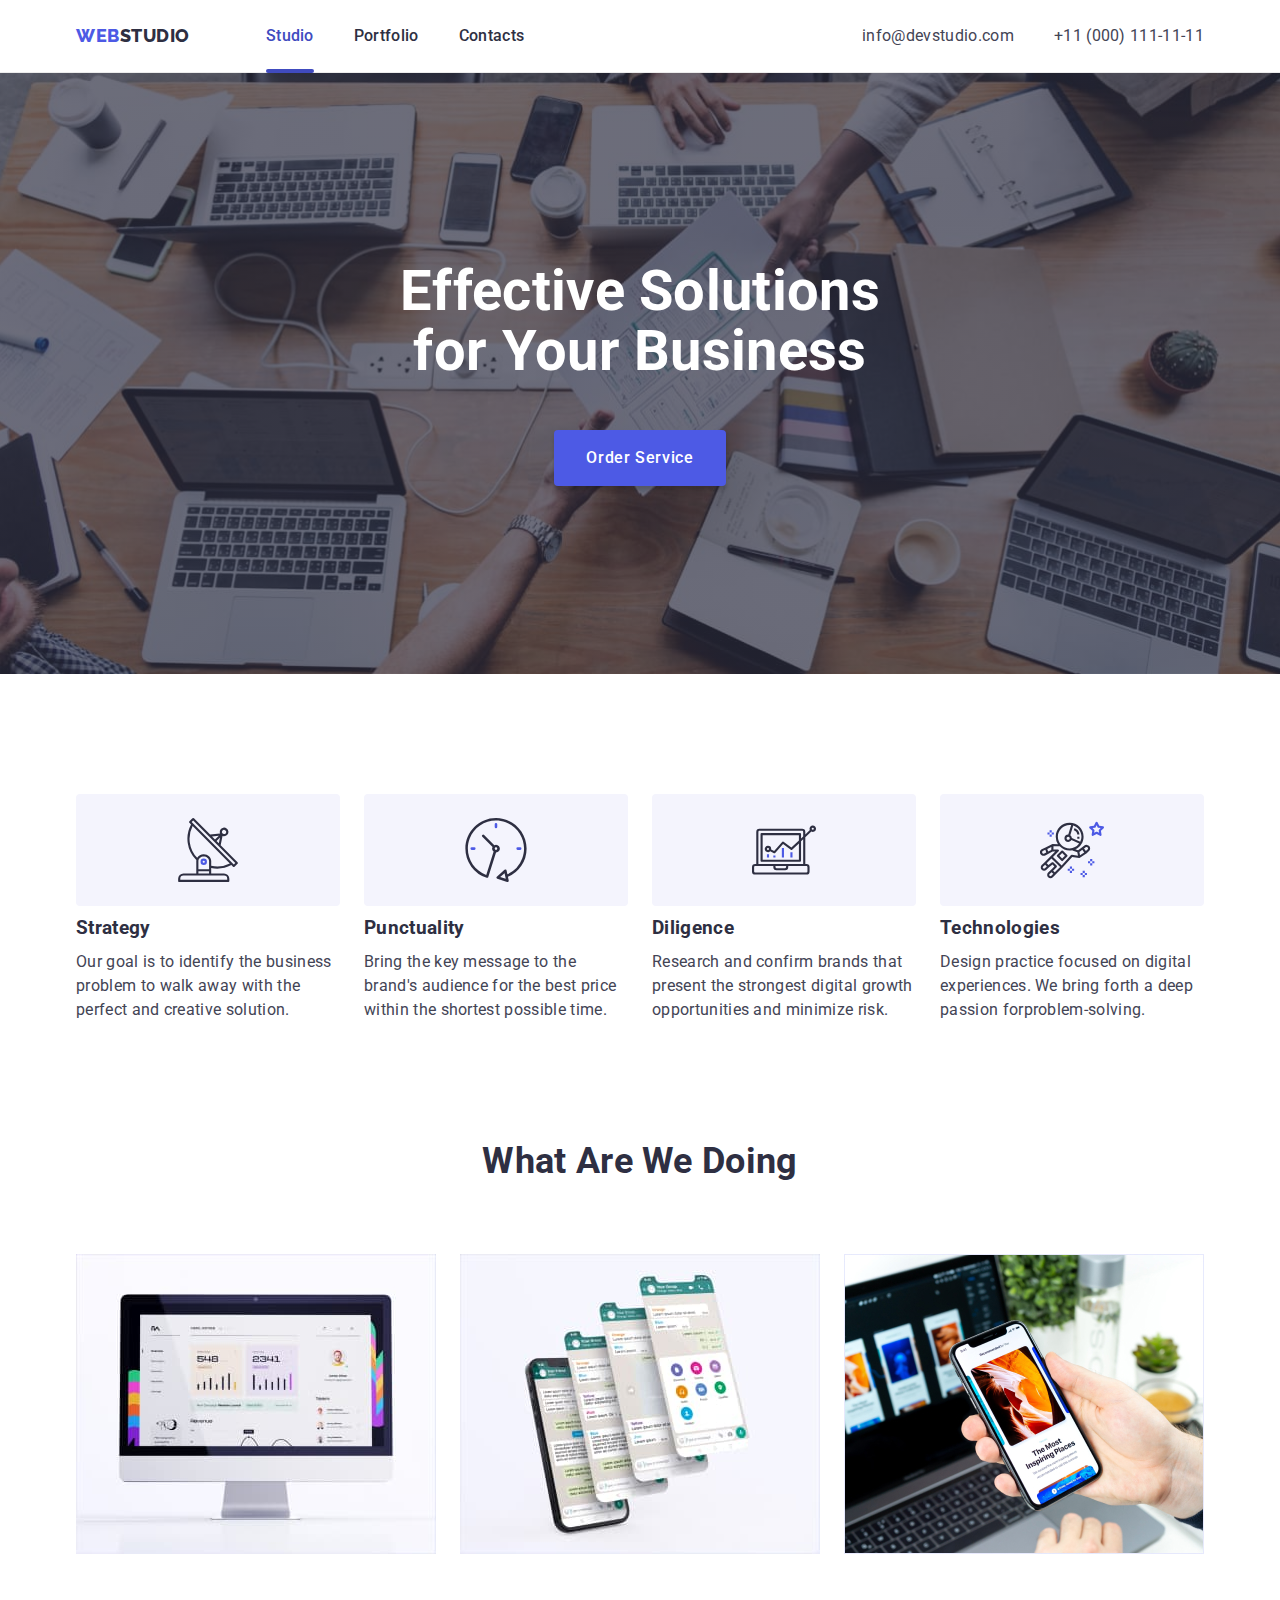
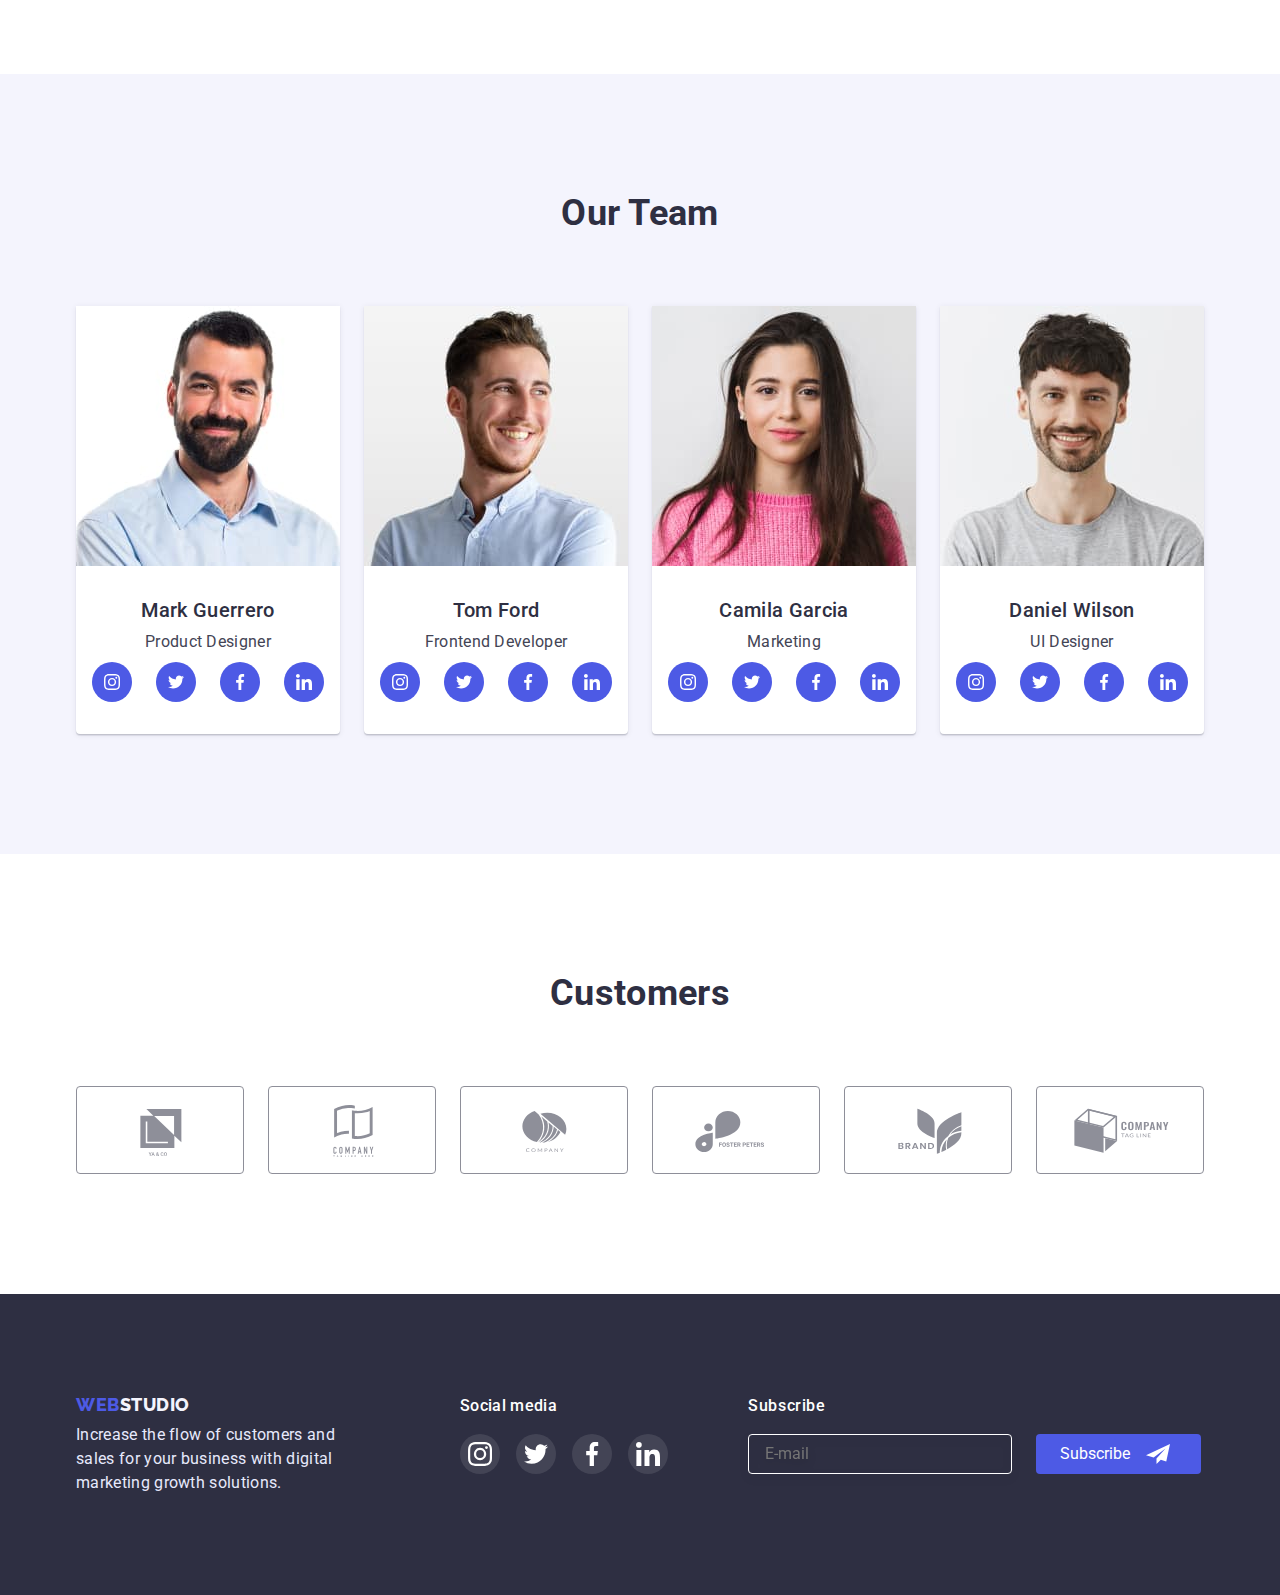
==== index.html @ 2364a19d "homework6" ====
<!DOCTYPE html>
<html lang="en">

<head>
    <meta charset="UTF-8">
    <meta http-equiv="X-UA-Compatible" content="IE=edge">
    <meta name="viewport" content="width=device-width, initial-scale=1.0">
    <link rel="preconnect" href="https://fonts.googleapis.com">
    <link rel="preconnect" href="https://fonts.gstatic.com" crossorigin>
    <link
        href="https://fonts.googleapis.com/css2?family=Raleway:wght@800&family=Roboto:wght@400;500;700;900&display=swap"
        rel="stylesheet">
    <link rel="stylesheet" href="https://cdn.jsdelivr.net/npm/modern-normalize@1.1.0/modern-normalize.min.css">
    <link rel="stylesheet" href="./css/styles.css">
    <title>First Homework</title>
</head>

<body>

    <header class="header">
        <div class="container header-container">

            <nav class="navigation">
                <a href="./index.html" class="logo-fontheader header-nav-address"><span
                        class="logo">WEB</span>STUDIO</a>
                <ul class="team-list ">
                    <li class="item"><a href="./index.html"
                            class="nav-links hover-nav header-nav-address current">Studio</a>
                    </li>
                    <li class="item"><a href="./portfolio.html"
                            class="nav-links hover-nav header-nav-address">Portfolio</a>
                    </li>
                    <li class="item"><a href="#" class="nav-links hover-nav header-nav-address">Contacts</a>
                    </li>
                </ul>
            </nav>

            <address class="address">
                <ul class="address-list">
                    <li class="item">
                        <a href="mailto:info@devstudio.com"
                            class="address-text hover-nav header-nav-address">info@devstudio.com</a>
                    </li>
                    <li class="item">
                        <a href="tel:+11(000)111-11-11" class="address-text hover-nav header-nav-address">+11 (000)
                            111-11-11</a>
                    </li>
                </ul>
            </address>

        </div>
    </header>



    <main>
        <section class="hero">
            <div class="container">
                <h1 class="main-title">Effective Solutions for Your Business</h1>
                <button type="button" class="hero-btn" data-modal-open><span class="first-buttoncolor">Order
                        Service</span></button>
            </div>
        </section>

        <section class="section">
            <div class="container">
                <h2 class="visually-hidden">Our Features</h2>
                <ul class="our-futures-list">
                    <li class="our-futures-item our-features-li">
                        <div class="feature-section">
                            <svg class="color " width="64" height="64">
                                <use href="./img/icon.svg#icon-antenna"></use>
                            </svg>
                        </div>
                        <h3 class="future-title">Strategy</h3>
                        <p class="futures-text">Our goal is to identify the business
                            problem to walk away with the perfect and creative solution.</p>
                    </li>
                    <li class="our-futures-item our-features-li">
                        <div class="feature-section">
                            <svg class="color " width="64" height="64">
                                <use href="./img/icon.svg#icon-clock"></use>
                            </svg>
                        </div>
                        <h3 class="future-title">Punctuality</h3>
                        <p class="futures-text">Bring the key message to the brand's audience for the
                            best price
                            within the
                            shortest possible
                            time.</p>
                    </li>
                    <li class="our-futures-item our-features-li">
                        <div class="feature-section">
                            <svg class="color " width="64" height="64">
                                <use href="./img/icon.svg#icon-diagram"></use>
                            </svg>
                        </div>
                        <h3 class="future-title">Diligence</h3>
                        <p class="futures-text">Research and confirm brands that present the strongest
                            digital
                            growth
                            opportunities and minimize
                            risk.</p>
                    </li>
                    <li class="our-futures-item our-features-li">
                        <div class="feature-section">
                            <svg class="color " width="64" height="64">
                                <use href="./img/icon.svg#icon-astronaut"></use>
                            </svg>
                        </div>
                        <h3 class="future-title">Technologies</h3>
                        <p class="futures-text">Design practice focused on digital experiences. We bring
                            forth a
                            deep
                            passion
                            forproblem-solving.</p>
                    </li>
                </ul>
            </div>
        </section>

        <section class="section our-works-section">
            <div class="container">
                <h2 class="section-title">What are we doing</h2>
                <ul class="our-work">
                    <li class="fotowork"><img src="./img/frame-1.jpg" alt="Monitor screen with table" width="360"></li>
                    <li class="fotowork"><img src="./img/frame-2.jpg" alt="phone with app" width="360"></li>
                    <li class="fotowork"><img src="./img/frame-3.jpg" alt="phone in human hands" width="360"></li>
                </ul>
            </div>
        </section>

        <section class="section our-team-card">
            <div class="container">
                <h2 class="title-our-team">Our Team</h2>
                <ul class="team-card">
                    <li class="foto-card our-team-shadow"><img src="./img/frame-4.jpg" alt="employee Mark Guerrero"
                            width="264">
                        <div class="about-team-card">
                            <h3 class="team-title">Mark Guerrero</h3>
                            <p class="team-text">Product Designer</p>

                            <ul class="socials">
                                <li>
                                    <a href="" class="social-link">
                                        <svg class="color" width="16" height="16">
                                            <use href="./img/icon.svg#icon-instagram"></use>
                                        </svg>
                                    </a>
                                </li>

                                <li>
                                    <a href="" class="social-link">
                                        <svg class="color " width="16" height="16">
                                            <use href="./img/icon.svg#icon-twitter"></use>
                                        </svg>
                                    </a>
                                </li>

                                <li>
                                    <a href="" class="social-link">
                                        <svg class="color " width="16" height="16">
                                            <use href="./img/icon.svg#icon-facebook"></use>
                                        </svg>
                                    </a>
                                </li>

                                <li>
                                    <a href="" class="social-link">
                                        <svg class="color " width="16" height="16">
                                            <use href="./img/icon.svg#icon-linkedin"></use>
                                        </svg>
                                    </a>
                                </li>

                            </ul>
                        </div>
                    </li>
                    <li class="foto-card our-team-shadow "><img src="./img/frame-5.jpg" alt="employee Tom Ford"
                            width="264">
                        <div class="about-team-card">
                            <h3 class="team-title">Tom Ford</h3>
                            <p class="team-text">Frontend Developer</p>
                            <ul class="socials">
                                <li>
                                    <a href="" class="social-link">
                                        <svg class="color " width="16" height="16">
                                            <use href="./img/icon.svg#icon-instagram"></use>
                                        </svg>
                                    </a>
                                </li>

                                <li>
                                    <a href="" class="social-link">
                                        <svg class="color " width="16" height="16">
                                            <use href="./img/icon.svg#icon-twitter"></use>
                                        </svg>
                                    </a>
                                </li>

                                <li>
                                    <a href="" class="social-link">
                                        <svg class="color " width="16" height="16">
                                            <use href="./img/icon.svg#icon-facebook"></use>
                                        </svg>
                                    </a>
                                </li>

                                <li>
                                    <a href="" class="social-link">
                                        <svg class="color " width="16" height="16">
                                            <use href="./img/icon.svg#icon-linkedin"></use>
                                        </svg>
                                    </a>
                                </li>

                            </ul>
                        </div>
                    </li>
                    <li class="foto-card our-team-shadow "><img src="./img/frame-6.jpg" alt="employee Camila Garcia"
                            width="264">
                        <div class="about-team-card">
                            <h3 class="team-title">Camila Garcia</h3>
                            <p class="team-text">Marketing</p>
                            <ul class="socials">
                                <li>
                                    <a href="" class="social-link">
                                        <svg class="color " width="16" height="16">
                                            <use href="./img/icon.svg#icon-instagram"></use>
                                        </svg>
                                    </a>
                                </li>

                                <li>
                                    <a href="" class="social-link">
                                        <svg class="color " width="16" height="16">
                                            <use href="./img/icon.svg#icon-twitter"></use>
                                        </svg>
                                    </a>
                                </li>

                                <li>
                                    <a href="" class="social-link">
                                        <svg class="color " width="16" height="16">
                                            <use href="./img/icon.svg#icon-facebook"></use>
                                        </svg>
                                    </a>
                                </li>

                                <li>
                                    <a href="" class="social-link">
                                        <svg class="color " width="16" height="16">
                                            <use href="./img/icon.svg#icon-linkedin"></use>
                                        </svg>
                                    </a>
                                </li>

                            </ul>
                        </div>
                    </li>
                    <li class="foto-card our-team-shadow "><img src="./img/frame-7.jpg" alt="employee Daniel Wilson"
                            width="264">
                        <div class="about-team-card">
                            <h3 class="team-title">Daniel Wilson</h3>
                            <p class="team-text">UI Designer</p>
                            <ul class="socials">
                                <li>
                                    <a href="" class="social-link">
                                        <svg class="color " width="16" height="16">
                                            <use href="./img/icon.svg#icon-instagram"></use>
                                        </svg>
                                    </a>
                                </li>

                                <li>
                                    <a href="" class="social-link">
                                        <svg class="color " width="16" height="16">
                                            <use href="./img/icon.svg#icon-twitter"></use>
                                        </svg>
                                    </a>
                                </li>

                                <li>
                                    <a href="" class="social-link">
                                        <svg class="color " width="16" height="16">
                                            <use href="./img/icon.svg#icon-facebook"></use>
                                        </svg>
                                    </a>
                                </li>

                                <li>
                                    <a href="" class="social-link">
                                        <svg class="color " width="16" height="16">
                                            <use href="./img/icon.svg#icon-linkedin"></use>
                                        </svg>
                                    </a>
                                </li>

                            </ul>
                        </div>
                    </li>
                </ul>
            </div>
        </section>
    </main>

    <section class="section">
        <div class="container">
            <h2 class="title-our-team">Customers</h2>
            <ul class="company">
                <li class="company-team-list">
                    <a class="company-team" href=""><svg class="customers-color" width="104" height="56">
                            <use href="./img/icon.svg#icon-Logonecked"></use>
                        </svg></a>
                </li>
                <li class="company-team-list">
                    <a class="company-team" href=""><svg class="customers-color" width="104" height="56">
                            <use href="./img/icon.svg#icon-Logofirst"></use>
                        </svg></a>
                </li>
                <li class="company-team-list">
                    <a class="company-team" href=""><svg class="customers-color" width="104" height="56">
                            <use href="./img/icon.svg#icon-Logosecond"></use>
                        </svg></a>
                </li>
                <li class="company-team-list">
                    <a class="company-team" href=""><svg class="customers-color" width="104" height="56">
                            <use href="./img/icon.svg#icon-Logothird"></use>
                        </svg></a>
                </li>
                <li class="company-team-list">
                    <a class="company-team" href=""><svg class="customers-color" width="104" height="56">
                            <use href="./img/icon.svg#icon-Logofourth"></use>
                        </svg></a>
                </li>
                <li class="company-team-list">
                    <a class="company-team" href=""><svg class="customers-color" width="104" height="56">
                            <use href="./img/icon.svg#icon-Logofifth"></use>
                        </svg></a>
                </li>
            </ul>
        </div>
    </section>

    <footer class="footer-container">
        <div class="container footer-container-item">
            <div class="footer-about">
                <a href="./index.html" class="logo-fontfooter footer-body"><span class="logo">WEB</span>STUDIO</a>
                <p class="text-footer">Increase the flow of customers and sales for your business with digital marketing
                    growth solutions.</p>
            </div>
            <div>
                <h3 class="join-tittle">Social media</h3>
                <ul class="social">
                    <li>
                        <a href="" class="social-links">
                            <svg class="color" width="24" height="24">
                                <use href="./img/icon.svg#icon-instagram"></use>
                            </svg>
                        </a>
                    </li>
                    <li>
                        <a href="" class="social-links ">
                            <svg class="color" width="24" height="24">
                                <use href="./img/icon.svg#icon-twitter"></use>
                            </svg>
                        </a>
                    </li>
                    <li>
                        <a href="" class="social-links">
                            <svg class="color" width="24" height="24">
                                <use href="./img/icon.svg#icon-facebook"></use>
                            </svg>
                        </a>
                    </li>
                    <li>
                        <a href="" class="social-links">
                            <svg class="color" width="24" height="24">
                                <use href="./img/icon.svg#icon-linkedin"></use>
                            </svg>
                        </a>
                    </li>
                </ul>
            </div>


            <form class="subscribe-form">
                <h2 class="subscribe-header">Subscribe</h2>
                <div class="subscribe-container">
                    <input type="email" class="subscribe-input" name="emailing-address" placeholder="E-mail">
                    <button type="submit" class="subscribe-btn">Subscribe<svg class="subscribe-svg" width="24"
                            height="24" aria-label="telegram icon" lang="en">
                            <use href="./img/icon.svg#icon-telegram"></use>
                        </svg></button>
                </div>
            </form>
        </div>

    </footer>

    <div class="backdrop is-hidden" data-modal>
        <div class="modal">
            <button class="modal-btn color-x" data-modal-close>
                <svg class="svg-bnt" width="8" height="8">
                    <use href="./img/icon.svg#icon-close-black"></use>
                </svg>
            </button>
            <form>

                <h2 class="modal-header">Leave your contacts and we will call you back</h2>
                <label class="modal-container">
                    <span class="modal-description">Name</span>
                    <input type="text" name="user-name" class="modal-input">
                    <svg class="modal-svg" width="18" height="18">
                        <use href="./img/icon.svg#modal-person-icon"></use>
                    </svg>
                </label>

                <label class="modal-container">
                    <span class="modal-description">Phone</span>
                    <input type="tel" name="user-tel" class="modal-input">
                    <svg class="modal-svg" width="18" height="18">
                        <use href="./img/icon.svg#modal-phone-icon"></use>
                    </svg>
                </label>

                <label class="modal-container">
                    <span class="modal-description">Email</span>
                    <input type="email" name="user-email" class="modal-input">
                    <svg class="modal-svg" width="18" height="18">
                        <use href="./img/icon.svg#modal-email-icon"></use>
                    </svg>
                </label>

                <label class="modal-container comment-container">
                    <span class="modal-label">Comment</span>
                    <textarea class="modal-area" name="comment" id="comment-area" placeholder="Text input"></textarea>
                </label>

                <label class="policy-label">
                    <input type="checkbox" name="policy-check" class="policy-checkbox" required>

                    <span class="modal-text-span">I accept the terms and conditions of the&nbsp;<a
                            href="./portfolio.html" class="modal-text-privacy">Privacy Policy</a></span>
                </label>

                <button type="submit" class="modal-bnt-send">Send</button>

            </form>
        </div>
    </div>
    <script src="./js/modal.js"></script>

</body>

</html>
---- css/styles.css ----
:root {
  --background-color: rgb(255, 255, 255);
  --color-texth: rgb(46, 47, 66);
  --color-textp: rgb(67, 68, 85);
  --color-textpheader: rgb(231, 233, 252);
  --color-textlogoheader: rgb(244, 244, 253);
  --color-buttonlogo: rgb(77, 90, 229);
  --color-hover: rgb(64, 75, 191);
  --time-func: cubic-bezier(0.4, 0, 0.2, 1);
  /* --margin-card: 24px; */
}
body {
  background-color: var(--background-color);
  font-family: "Roboto", sans-serif;
  font-size: 16px;
  line-height: 1.5;
  letter-spacing: 0.02em;
  color: var(--color-texth);
}
.container {
  width: 1158px;
  padding-left: 15px;
  padding-right: 15px;
  margin-left: auto;
  margin-right: auto;
}

img {
  display: block;
  max-width: 100%;
  height: auto;
}

h1,
h2,
h3,
h4,
h5,
h6,
p {
  margin: 0;
  padding: 0;
}

ul,
ol {
  margin-top: 0;
  margin-bottom: 0;
  padding-left: 0;
}
li {
  list-style: none;
}
a {
  text-decoration: none;
}
/* =====HEADER===== */

.logo {
  color: var(--color-buttonlogo);
}

.nav-links {
  color: var(--color-texth);
  font-weight: 500;
  transition: color 250ms var(--time-func);
}

.team-text {
  color: var(--color-textp);
  font-style: normal;
  text-align: center;
}

.address-text {
  color: var(--color-textp);
  font-style: normal;
  transition: color 250ms var(--time-func);
}

.futures-text {
  color: var(--color-textp);
  font-style: normal;
}

.logo-fontheader {
  font-family: "Raleway", sans-serif;
  font-style: normal;
  font-weight: 800;
  font-size: 18px;
  line-height: 1.33;
  letter-spacing: 0.03em;
  text-transform: uppercase;
  color: var(--color-texth);
}
.hover-nav:hover,
.hover-nav:focus {
  color: var(--color-hover);
}

/* =====HEADER===== */

/* =====MAIN===== */
.hover-secondpage:hover,
.hover-secondpage:focus {
  background: var(--color-hover);
  box-shadow: 0px 3px 1px rgba(0, 0, 0, 0.1), 0px 2px 1px rgba(0, 0, 0, 0.08),
    0px 2px 2px rgba(0, 0, 0, 0.12);
  border-radius: 4px;
  color: var(--background-color);
  border-color: transparent;
}

.visually-hidden {
  position: absolute;
  width: 1px;
  height: 1px;
  margin: -1px;
  border: 0;
  padding: 0;

  white-space: nowrap;
  clip-path: inset(100%);
  clip: rect(0 0 0 0);
  overflow: hidden;
}

.main-title {
  font-size: 56px;
  line-height: 1.08;
  color: var(--background-color);
  max-width: 496px;
  margin-left: auto;
  margin-right: auto;
  margin-bottom: 48px;
}

.hero {
  background-color: var(--color-texth);
  padding: 188px 0;
  max-width: 1440px;
  margin-left: auto;
  margin-right: auto;
  text-align: center;
  background-image: linear-gradient(
      rgba(46, 47, 66, 0.7),
      rgba(46, 47, 66, 0.7)
    ),
    url(../img/office.jpg);
  background-repeat: no-repeat;
  background-position: center;
  background-size: cover;
}

.section {
  padding-top: 120px;
  padding-bottom: 120px;
}

.hero-btn {
  background-color: var(--color-buttonlogo);
  box-shadow: 0px 4px 4px rgba(0, 0, 0, 0.15);
  border-radius: 4px;
  padding: 16px 32px;
  border: none;
  cursor: pointer;
  transition: background-color 250ms var(--time-func);
}
.hero-btn:hover,
.hero-btn:focus {
  background-color: var(--color-hover);
}

.first-buttoncolor {
  font-family: "Roboto", sans-serif;
  font-style: normal;
  font-weight: 500;
  font-size: 16px;
  line-height: 24px;
  letter-spacing: 0.04em;
  color: var(--background-color);
}

.button-secondpage {
  color: var(--color-buttonlogo);
  font-family: "Roboto";
  font-style: normal;
  font-weight: 500;
  font-size: 16px;
  line-height: 1.5;
  display: flex;
  align-items: center;
  text-align: center;
  letter-spacing: 0.04em;
  background: #f4f4fd;
  border: 1px solid #e7e9fc;
  border-radius: 4px;
  flex: none;
  order: 1;
  flex-grow: 0;
  cursor: pointer;
  padding: 12px 24px;
  transition: background-color 250ms var(--time-func),
    color 250ms var(--time-func), border 250ms var(--time-func),
    box-shadow 250ms var(--time-func);
}

.second-button .future-title {
  font-weight: 500;
  font-size: 20px;
  line-height: 1.2;
  padding-bottom: 8px;
}

.section-title {
  font-size: 36px;
  line-height: 1.11;
  text-transform: capitalize;
}
.title-our-team {
  font-size: 36px;
  line-height: 1.11;
  text-transform: capitalize;
  text-align: center;
  margin-bottom: 72px;
}

.team-title {
  font-weight: 500;
  font-size: 20px;
  line-height: 1.2;
  text-align: center;
  margin-bottom: 8px;
}
.title-progect {
  font-weight: 500;
  font-size: 20px;
  line-height: 1.2;
  color: var(--color-texth);
  margin-bottom: 8px;
}

/* =====MAIN===== */

/* =====FOOTER===== */

.footer-container {
  background-color: var(--color-texth);
  padding-top: 100px;
  padding-bottom: 100px;
}

.text-footer {
  color: var(--color-textpheader);
}

.logo-fontfooter {
  font-family: "Raleway", sans-serif;
  font-style: normal;
  font-weight: 800;
  font-size: 18px;
  line-height: 21px;
  display: flex;
  align-items: center;
  letter-spacing: 0.03em;
  text-transform: uppercase;
  color: var(--color-textlogoheader);
}
/* =====FOOTER===== */

.header-container {
  display: flex;
}
.navigation {
  display: flex;
}

.address-list {
  display: flex;
}
.address {
  margin-left: auto;
}

.team-list {
  display: flex;
  margin-left: 76px;
}
.team-lists {
  display: flex;
  justify-content: center;
}

.item:not(:last-child) {
  margin-right: 40px;
}

.header {
  border-bottom: 1px solid #ececec;
  box-shadow: 0px 2px 1px rgba(46, 47, 66, 0.08),
    0px 1px 1px rgba(46, 47, 66, 0.16), 0px 1px 6px rgba(46, 47, 66, 0.08);
}
.our-futures-list {
  display: flex;
}
.our-futures-item:not(:last-child) {
  margin-right: 24px;
}

.future-title {
  margin-bottom: 8px;
}
.our-work {
  display: flex;
}
.section-title {
  text-align: center;
  padding-bottom: 72px;
}
.fotowork:not(:last-child) {
  margin-right: 24px;
}
.team-card {
  display: flex;
}

.foto-card:not(:last-child) {
  margin-right: 24px;
}
.foto-card {
  background-color: #ffffff;
}

.text-footer {
  width: 264px;
  margin-top: 8px;
}

.buttons:not(:last-child) {
  margin-right: 24px;
}

.projects-list {
  display: flex;
  flex-wrap: wrap;
  margin-bottom: 120px;
  row-gap: 48px;
  column-gap: 24px;
}

.project-content {
  border: 1px solid #eeeeee;
  border-top: none;
  padding-top: 32px;
  padding-left: 16px;
  /* #e7e9fc; */
}
.project-item {
  /* margin-left: var(--margin-card); */
  /* flex-basis: calc(100% / 3 - var(--margin-card)); */
  min-width: 360px;
}

.section-text {
  padding-bottom: 32px;
  color: var(--color-textp);
}

.header-nav-address {
  display: block;
  padding-top: 24px;
  padding-bottom: 24px;
}
.current {
  position: relative;
  color: #404bbf;
}
.our-features-li {
  width: 264px;
}
.our-team-card {
  background-color: var(--color-textlogoheader);
}

.our-works-section {
  padding-top: 0;
}

.our-team-shadow {
  box-shadow: 0px 1px 6px rgba(46, 47, 66, 0.08),
    0px 1px 1px rgba(46, 47, 66, 0.16), 0px 2px 1px rgba(46, 47, 66, 0.08);
  border-radius: 0px 0px 4px 4px;
}
.about-team-card {
  padding: 32px 16px;
}

.button {
  margin-bottom: 72px;
}
.section-button {
  padding-top: 96px;
}

/* ------dz-------- 4 */
.socials {
  display: flex;
  justify-content: center;
  gap: 24px;
  margin-top: 8px;
}
.social-link {
  display: flex;
  width: 40px;
  height: 40px;
  background-color: #4d5ae5;
  border-radius: 50%;
  align-items: center;
  justify-content: center;
  transition: background-color 250ms var(--time-func);
}

.footer-container-item {
  display: flex;
}
.join-tittle {
  font-weight: 500;
  font-size: 16px;
  line-height: 1.5;
  color: #ffffff;
  margin-bottom: 16px;
}
.footer-about {
  margin-right: 120px;
}

.social {
  display: flex;
  justify-content: center;
  gap: 16px;
  margin-top: 16px;
}

.social-links {
  display: flex;
  width: 40px;
  height: 40px;
  align-items: center;
  justify-content: center;
  background-color: rgba(255, 255, 255, 0.1);
  border-radius: 50%;
  transition: background-color 250ms var(--time-func);
}
.color {
  fill: #ffffff;
}
.feature-section {
  display: flex;
  justify-content: center;
  align-items: center;
  height: 112px;
  background: #f4f4fd;
  border-radius: 4px;
  margin-bottom: 8px;
}

.tittle-local {
  margin-bottom: 72px;
}
.company {
  display: flex;
  justify-content: center;
  gap: 24px;
}

.company-team-list {
  width: 168px;
  height: 88px;
}
.company-team {
  display: flex;
  height: 100%;
  align-items: center;
  justify-content: center;
  border: 1px solid #8e8f99;
  border-radius: 4px;
  outline: transparent;
  transition: border 250ms var(--time-func);
}
.customers-color {
  fill: #8e8f99;
  transition: fill 250ms var(--time-func);
}

.company-team:hover .customers-color,
.company-team:focus .customers-color {
  fill: #404bbf;
}

.company-team:hover,
.company-team:focus {
  border: 1px solid #404bbf;
}

.social-link:hover,
.social-link:focus {
  background-color: #404bbf;
}

.social-links:hover,
.social-links:focus {
  background: #31d0aa;
}
.project-item:hover,
.project-item:focus {
  display: block;
  outline: transparent;
  box-shadow: 0px 1px 6px rgba(46, 47, 66, 0.08),
    0px 1px 1px rgba(46, 47, 66, 0.16), 0px 2px 1px rgba(46, 47, 66, 0.08);
}

/* ------dz 4 -------*/
/*------- dz 5 ------*/

/* модальное окно */

.backdrop {
  position: fixed;
  top: 0;
  left: 0;
  background-color: rgba(46, 47, 66, 0.4);
  width: 100%;
  height: 100%;
  transition: opacity 250ms var(--time-func), visibility 250ms var(--time-func);
  /* настройка бекдропа */
}

.backdrop.is-hidden {
  opacity: 0;
  visibility: hidden;
  pointer-events: none;
  /* добавляет is-hidden */
}

.backdrop.is-hidden > .modal {
  transform: translate(-50%, -50%) scale(0.6);
  /* позиционирование модального окна */
}
.modal {
  position: absolute;
  top: 50%;
  left: 50%;
  transform: translate(-50%, -50%) scale(1);
  /* позиция по центру 4 верхние */
  max-width: 408px;
  width: 100%;
  max-height: 584px;
  background-color: #fcfcfc;
  border-radius: 4px;
  padding-left: 24px;
  padding-right: 24px;
  padding-top: 72px;
  padding-bottom: 24px;
  border: 1px solid #000000;
  box-shadow: 0px 4px 4px rgba(0, 0, 0, 0.25);

  /* само модальное окно */
}
.modal-btn {
  display: flex;
  padding: 8px;
  position: absolute;
  top: 24px;
  right: 24px;
  transition: background-color 250ms var(--time-func),
    fill 250ms var(--time-func), border 250ms var(--time-func);
  border-radius: 50%;
  border: 1px solid rgba(0, 0, 0, 0.1);
  background-color: #e7e9fc;
  cursor: pointer;
  /* позиционирование кнопки */
}
/* модальное окно */

/* 1 */
.current::after {
  content: "";
  position: absolute;
  bottom: -1px;
  left: 0;
  width: 100%;
  height: 4px;
  background-color: #404bbf;
  border-radius: 2px;
  /* черточка */
}

.project-image-thumb {
  position: relative;
  overflow: hidden;
}
.text-cards {
  position: absolute;
  top: 0;
  left: 0;
  height: 100%;
  background-color: #4d5ae5;
  color: #f4f4fd;
  transform: translateY(100%);
  transition: transform 250ms var(--time-func);
  display: flex;
  padding: 40px 32px 0 32px;
}

.project-functional:hover .text-cards,
.project-functional:focus .text-cards {
  transform: translateY(0);
}

/* --------HOVER--------- */

.color-x:hover,
.color-x:focus {
  background-color: #404bbf;
  fill: #ffffff;
  border-color: #404bbf;
}

/* --------HOVER------- */

/*--------- MODAL ---------*/

.modal-header {
  font-weight: 500;
  font-size: 16px;
  line-height: 1.5;
  text-align: center;
  margin-bottom: 16px;
}
.modal-container {
  position: relative;
  display: flex;
  flex-direction: column;
  margin-bottom: 8px;
}
.modal-backdrop {
  position: fixed;
  width: 100%;
  height: 100%;
  top: 0;
  left: 0;
  background-color: rgba(0, 0, 0, 0.2);
  z-index: 100;

  transition: opacity 250ms var(--time-func), visibility 250ms var(--time-func);
}

/* 6666666666666666666 */

.modal-svg {
  position: absolute;
  top: 50%;
  left: 19px;
  transition: fill 250ms var(--time-func);
}
.modal-input {
  width: 100%;
  padding: 11px 38px;
  border: 1px solid rgba(33, 33, 33, 0.2);
  border-radius: 4px;
  max-height: 40px;
  transition: border 250ms var(--time-func), filter 250ms var(--time-func);
}
.modal-area {
  border: 1px solid rgba(33, 33, 33, 0.2);
  border-radius: 4px;
  padding: 12px 16px;
  height: 120px;
  resize: none;
  transition: border 250ms var(--time-func), filter 250ms var(--time-func);
}

.modal-description {
  font-size: 12px;
  line-height: 1.16;
  letter-spacing: 0.04em;
  color: #8e8f99;
  margin-bottom: 4px;
}

.modal-label {
  font-size: 12px;
  line-height: 1.16;
  letter-spacing: 0.01em;
  color: #8e8f99;
  margin-bottom: 4px;
}
.modal-area::placeholder {
  font-weight: 400;
  font-size: 12px;
  line-height: 1.16;
  letter-spacing: 0.04em;
  color: rgba(46, 47, 66, 0.4);
}

.modal-text-span {
  display: flex;
  align-items: center;
  height: 16px;
  font-size: 12px;
  line-height: 1.16;
  letter-spacing: 0.04em;
  color: #8e8f99;
}

.modal-text-privacy {
  text-decoration-line: underline;
  color: #4d5ae5;
}

/* ------------- */
.modal-bnt-send {
  display: block;
  min-width: 169px;
  min-height: 56px;
  margin-left: auto;
  margin-right: auto;
  cursor: pointer;
  background-color: #4d5ae5;
  color: #ffffff;
  border-radius: 4px;
  border: 1px solid #4d5ae5;
  box-shadow: 0px 4px 4px rgba(0, 0, 0, 0.25);
  transition: background-color 250ms var(--time-func);
}
/* ------ */

.modal-text-span::before {
  content: "";
  display: inline-block;
  width: 16px;
  height: 16px;
  margin-right: 8px;
  border: 2px solid #2e2f42;
  border-radius: 2px;
  background-image: url("../img/modal-check-icon.svg");
  background-size: contain;
  background-origin: border-box;
  background-color: #fff;
}

.policy-checkbox:checked + .modal-text-span::before {
  background-color: #404bbf;
  border: 1px solid #404bbf;
}

.policy-checkbox {
  position: absolute;
  width: 1px;
  height: 1px;
  margin: -1px;
  border: 0;
  padding: 0;

  white-space: nowrap;
  clip-path: inset(100%);
  clip: rect(0 0 0 0);
  overflow: hidden;
}

.comment-container {
  margin-bottom: 16px;
}

.policy-label {
  display: block;
  margin-bottom: 24px;
}

/* Hover-6-6-6-6 */
.modal-container:hover .modal-svg,
.modal-container:focus .modal-svg {
  fill: #4d5ae5;
}

.modal-container:hover .modal-input,
.modal-container:focus .modal-input,
.modal-container:hover .modal-area,
.modal-container:focus .modal-area {
  border: 1px solid #4d5ae5;
  filter: drop-shadow(0px 4px 4px rgba(0, 0, 0, 0.25));
}

/* -------------Subscribe-------------- */

.subscribe-btn {
  display: flex;
  align-items: center;
  width: 165px;
  height: 40px;
  background-color: #4d5ae5;
  border-radius: 4px;
  border: none;
  color: #ffffff;
  padding: 8px 0 8px 24px;
  cursor: pointer;
  transition: background-color 250ms var(--time-func);
}

.subscribe-header {
  font-weight: 500;
  font-size: 16px;
  letter-spacing: 0.04em;
  color: #ffffff;
  margin-bottom: 16px;
}

.subscribe-container {
  display: flex;
  flex-wrap: wrap;
}
.subscribe-input {
  width: 264px;
  background-color: transparent;
  border: 1px solid #ffffff;
  filter: drop-shadow(0px 4px 4px rgba(0, 0, 0, 0.15));
  border-radius: 4px;
  margin-right: 24px;
  padding-left: 16px;
  color: white;
}

.subscribe-form {
  margin-left: 80px;
}
.subscribe-svg {
  margin-left: 16px;
}
.policy-label:hover .modal-text-span::before,
.policy-label:focus .modal-text-span::before {
  border-color: #404bbf;
  filter: drop-shadow(0px 4px 4px rgba(0, 0, 0, 0.25));
}

.subscribe-btn:hover,
.subscribe-btn:focus,
.modal-bnt-send:hover,
.modal-bnt-send:focus {
  background-color: #404bbf;
}

/* border: 1px solid #4d5ae5;
filter: drop-shadow(0px 4px 4px rgba(0, 0, 0, 0.25));
border-radius: 4px; */
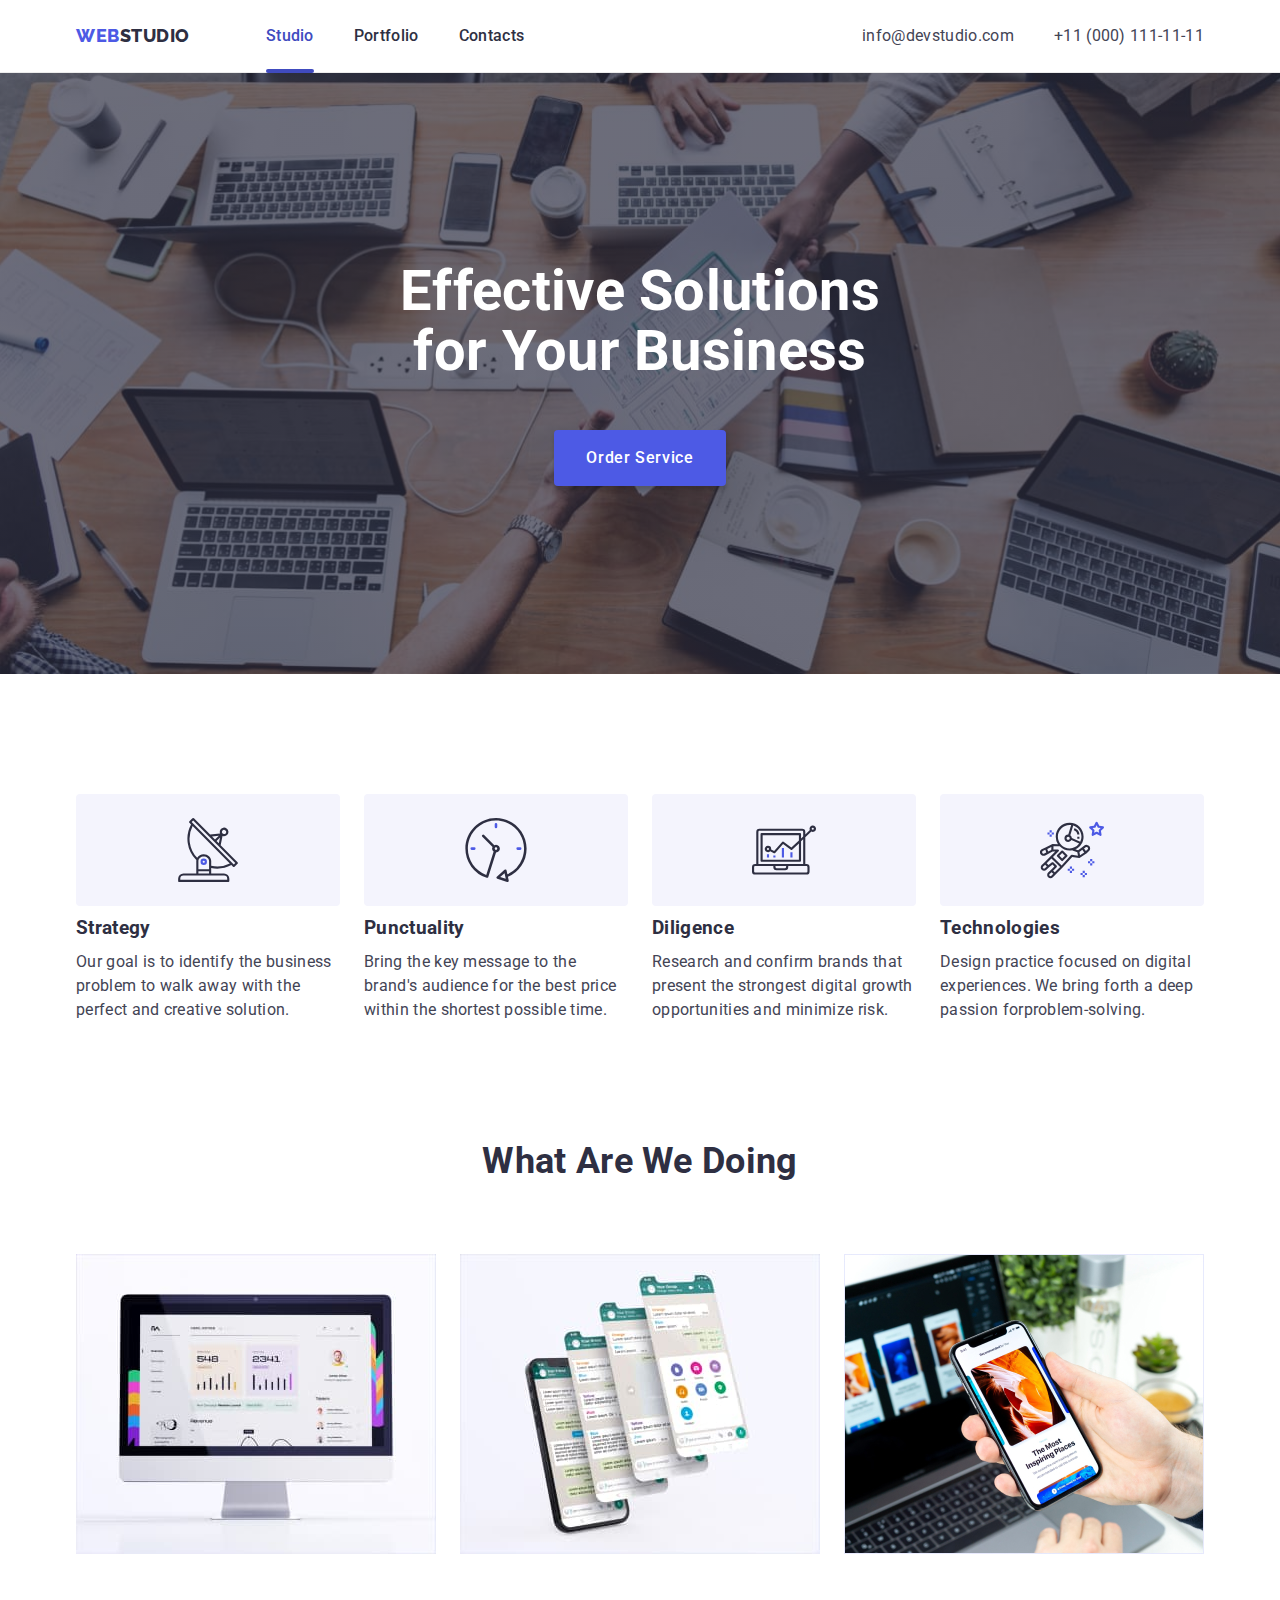
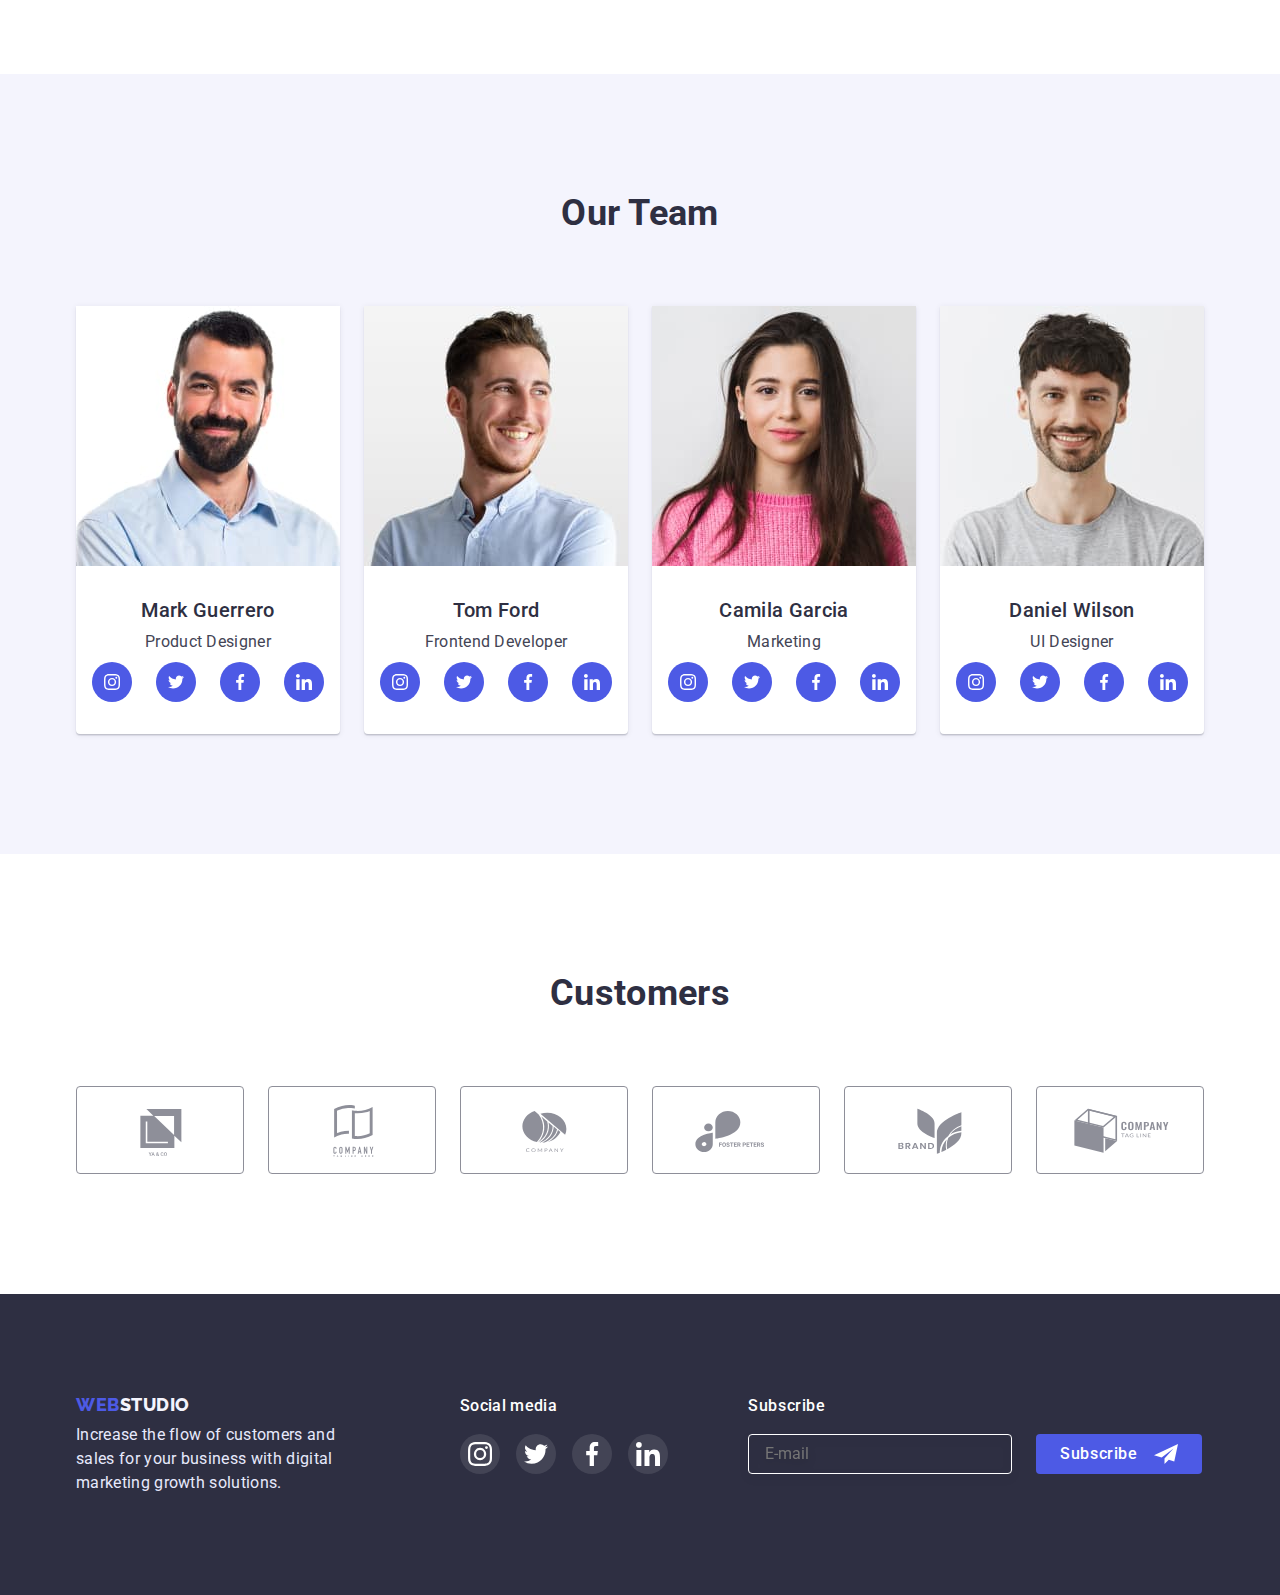
==== commit 13d99ef7: "Homework6 versia2" ====
--- a/index.html
+++ b/index.html
@@ -387,7 +387,7 @@
             <form class="subscribe-form">
                 <h2 class="subscribe-header">Subscribe</h2>
                 <div class="subscribe-container">
-                    <input type="email" class="subscribe-input" name="emailing-address" placeholder="E-mail">
+                    <input type="email" class="subscribe-input" name="emailing-address" placeholder="E-mail" required>
                     <button type="submit" class="subscribe-btn">Subscribe<svg class="subscribe-svg" width="24"
                             height="24" aria-label="telegram icon" lang="en">
                             <use href="./img/icon.svg#icon-telegram"></use>
@@ -410,7 +410,7 @@
                 <h2 class="modal-header">Leave your contacts and we will call you back</h2>
                 <label class="modal-container">
                     <span class="modal-description">Name</span>
-                    <input type="text" name="user-name" class="modal-input">
+                    <input type="text" name="user-name" class="modal-input" required>
                     <svg class="modal-svg" width="18" height="18">
                         <use href="./img/icon.svg#modal-person-icon"></use>
                     </svg>
@@ -418,7 +418,7 @@
 
                 <label class="modal-container">
                     <span class="modal-description">Phone</span>
-                    <input type="tel" name="user-tel" class="modal-input">
+                    <input type="tel" name="user-tel" class="modal-input" required>
                     <svg class="modal-svg" width="18" height="18">
                         <use href="./img/icon.svg#modal-phone-icon"></use>
                     </svg>
@@ -426,7 +426,7 @@
 
                 <label class="modal-container">
                     <span class="modal-description">Email</span>
-                    <input type="email" name="user-email" class="modal-input">
+                    <input type="email" name="user-email" class="modal-input" required>
                     <svg class="modal-svg" width="18" height="18">
                         <use href="./img/icon.svg#modal-email-icon"></use>
                     </svg>
--- a/css/styles.css
+++ b/css/styles.css
@@ -546,6 +546,7 @@
   transform: translate(-50%, -50%) scale(0.6);
   /* позиционирование модального окна */
 }
+
 .modal {
   position: absolute;
   top: 50%;
@@ -554,18 +555,17 @@
   /* позиция по центру 4 верхние */
   max-width: 408px;
   width: 100%;
-  max-height: 584px;
   background-color: #fcfcfc;
   border-radius: 4px;
   padding-left: 24px;
   padding-right: 24px;
   padding-top: 72px;
   padding-bottom: 24px;
-  border: 1px solid #000000;
   box-shadow: 0px 4px 4px rgba(0, 0, 0, 0.25);
 
   /* само модальное окно */
 }
+
 .modal-btn {
   display: flex;
   padding: 8px;
@@ -670,6 +670,7 @@
   border-radius: 4px;
   max-height: 40px;
   transition: border 250ms var(--time-func), filter 250ms var(--time-func);
+  outline: none;
 }
 .modal-area {
   border: 1px solid rgba(33, 33, 33, 0.2);
@@ -678,6 +679,7 @@
   height: 120px;
   resize: none;
   transition: border 250ms var(--time-func), filter 250ms var(--time-func);
+  outline: none;
 }
 
 .modal-description {
@@ -741,7 +743,7 @@
   width: 16px;
   height: 16px;
   margin-right: 8px;
-  border: 2px solid #2e2f42;
+  border: 1.25px solid #2e2f42;
   border-radius: 2px;
   background-image: url("../img/modal-check-icon.svg");
   background-size: contain;
@@ -796,15 +798,19 @@
 .subscribe-btn {
   display: flex;
   align-items: center;
-  width: 165px;
-  height: 40px;
   background-color: #4d5ae5;
   border-radius: 4px;
   border: none;
   color: #ffffff;
-  padding: 8px 0 8px 24px;
+  padding: 8px 24px 8px 24px;
   cursor: pointer;
   transition: background-color 250ms var(--time-func);
+  font-weight: 500;
+  font-size: 16px;
+  line-height: 1.5;
+  letter-spacing: 0.04em;
+  /* width: 165px;
+  height: 40px; */
 }
 
 .subscribe-header {
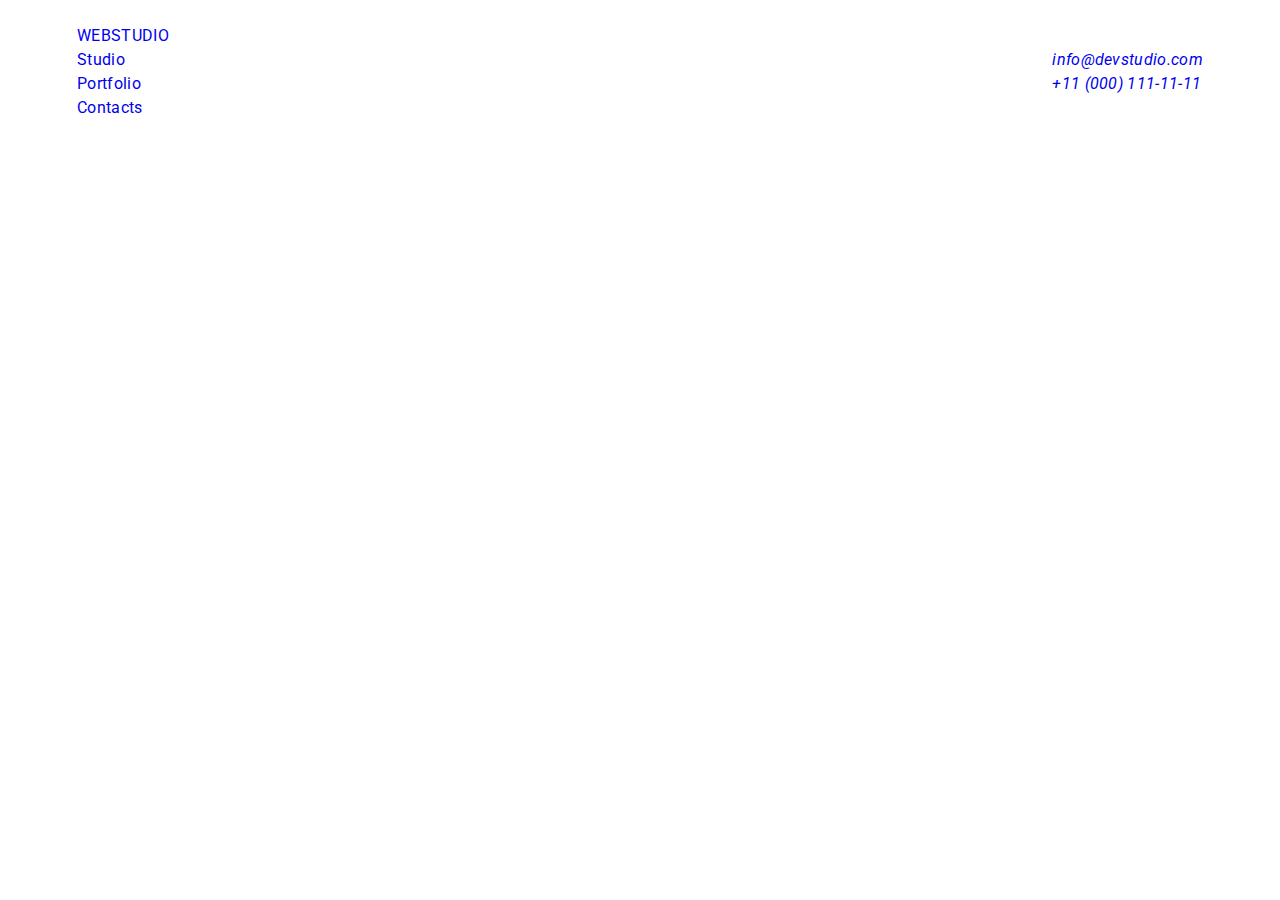
==== commit 9e939e94: "asda" ====
--- a/index.html
+++ b/index.html
@@ -34,6 +34,11 @@
                     </li>
                 </ul>
             </nav>
+            <button type="button" class="mobile-menu-open" data-modal-open>
+                <svg class="mobile-menu-open__icon" width="32" height="22">
+                    <use href="./img/icon.svg#burger.icon"></use>
+                </svg>
+            </button>
 
             <address class="address">
                 <ul class="address-list">
@@ -49,10 +54,76 @@
             </address>
 
         </div>
+
+        <div class="mobile-menu" data-modal>
+            <div class="container mobile-menu__container">
+                <button class="mobile-menu__close-bnt" data-modal-close>
+                    <svg class="mobile-menu__close" width="8" height="8">
+                        <use href="./img/icon.svg#icon-close-black"></use>
+                    </svg>
+                </button>
+
+                <!-- ----------------------------------------------------------------- -->
+
+                <div class="mobile-menu-info">
+                    <ul class="mobile-link-container">
+                        <li class=""><a href="./index.html" class="mobile-nav-link">Studio</a>
+                        </li>
+                        <li class=""><a href="./portfolio.html" class="mobile-nav-link">Portfolio</a>
+                        </li>
+                        <li class=""><a href="#" class="mobile-nav-link">Contacts</a>
+                        </li>
+                    </ul>
+
+                    <ul class="mobile-adress">
+                        <li>+11 (000) 111-11-11</li>
+                        <li>info@devstudio.com</li>
+                    </ul>
+
+                    <ul class="mobile-social-container">
+                        <li>
+                            <a href="" class="">
+                                <svg class="" width="24" height="24">
+                                    <use href="./img/icon.svg#icon-instagram"></use>
+                                </svg>
+                            </a>
+                        </li>
+
+                        <li>
+                            <a href="" class="">
+                                <svg class="" width="24" height="24">
+                                    <use href="./img/icon.svg#icon-twitter"></use>
+                                </svg>
+                            </a>
+                        </li>
+
+                        <li>
+                            <a href="" class="">
+                                <svg class="" width="24" height="24">
+                                    <use href="./img/icon.svg#icon-facebook"></use>
+                                </svg>
+                            </a>
+                        </li>
+
+                        <li>
+                            <a href="" class="">
+                                <svg class="" width="24" height="24">
+                                    <use href="./img/icon.svg#icon-linkedin"></use>
+                                </svg>
+                            </a>
+                        </li>
+
+                    </ul>
+                </div>
+
+                <!-- ---------------------------------------------------------------------- -->
+            </div>
+
+        </div>
     </header>
 
 
-
+    <!-- 
     <main>
         <section class="hero">
             <div class="container">
@@ -449,7 +520,9 @@
             </form>
         </div>
     </div>
-    <script src="./js/modal.js"></script>
+    
+    <script src="./js/modal.js"></script> -->
+    <script src="./js/modal-menu.js"></script>
 
 </body>
 
--- a/css/styles.css
+++ b/css/styles.css
@@ -17,13 +17,6 @@
   letter-spacing: 0.02em;
   color: var(--color-texth);
 }
-.container {
-  width: 1158px;
-  padding-left: 15px;
-  padding-right: 15px;
-  margin-left: auto;
-  margin-right: auto;
-}
 
 img {
   display: block;
@@ -54,8 +47,157 @@
 a {
   text-decoration: none;
 }
+
+.container {
+  padding-left: 16px;
+  padding-right: 16px;
+}
+
+@media screen and (min-width: 480px) {
+  .container {
+    width: 428px;
+    margin-left: auto;
+    margin-right: auto;
+  }
+}
+
+@media screen and (min-width: 768px) {
+  .container {
+    width: 768px;
+  }
+  .mobile-menu-open {
+    display: none;
+  }
+}
+
+@media screen and (max-width: 767px) {
+  .team-list {
+    display: none;
+  }
+  .address {
+    display: none;
+  }
+}
+
+@media screen and (min-width: 1200px) {
+  .container {
+    width: 1158px;
+  }
+}
+
+.header-container {
+  display: flex;
+  align-items: center;
+  justify-content: space-between;
+}
+.mobile-menu-open {
+  background-color: transparent;
+  border: none;
+  height: 22px;
+  padding: 0;
+}
+.header {
+  padding-top: 24px;
+  padding-bottom: 22px;
+}
+
+.mobile-menu {
+  position: fixed;
+  width: 100%;
+  height: 100%;
+  max-height: 796px;
+  z-index: 1000;
+  top: 0;
+  left: 0;
+  background: #ffffff;
+
+  opacity: 0;
+  visibility: hidden;
+  pointer-events: none;
+  transition: opacity 500ms linear, visibility 500ms linear;
+}
+
+.mobile-menu.is-open {
+  opacity: 1;
+  visibility: visible;
+  pointer-events: auto;
+}
+
+.mobile-menu__container {
+  position: relative;
+  padding-left: 25px;
+  padding-top: 80px;
+  padding-bottom: 40px;
+}
+
+.mobile-menu__close-bnt {
+  position: absolute;
+  top: 24px;
+  right: 24px;
+  background-color: transparent;
+  border: none;
+  line-height: 0;
+  padding-top: 8px;
+  padding-bottom: 8px;
+  padding-left: 8px;
+  padding-right: 8px;
+
+  fill: #2e2f42;
+  border-radius: 50%;
+  border: 1px solid rgba(0, 0, 0, 0.1);
+  background-color: #e7e9fc;
+}
+
+.mobile-menu-info {
+  padding-top: 80px;
+  padding-bottom: 40px;
+  padding-left: 40px;
+  padding-right: 35px;
+  height: 100%;
+  /* display: flex;
+  flex-direction: column;
+  justify-content: space-between; */
+}
+
+.mobile-link-container {
+  display: flex;
+  flex-direction: column;
+  gap: 40px;
+  align-items: flex-start;
+  padding: 0px;
+  margin-bottom: 284px;
+  align-items: flex-start;
+}
+.mobile-nav-link {
+  font-weight: 700;
+  font-size: 36px;
+  line-height: 1.111;
+  letter-spacing: 0.02em;
+  color: #2e2f42;
+}
+
+.mobile-adress {
+  margin-bottom: 48px;
+}
+
+.mobile-social-container {
+  display: flex;
+  flex-direction: row;
+  align-items: flex-start;
+  justify-content: space-between;
+  padding: 0px;
+}
+
+/* .container {
+  width: 1158px;
+  padding-left: 15px;
+  padding-right: 15px;
+  margin-left: auto;
+  margin-right: auto;
+} */
+
 /* =====HEADER===== */
-
+/* 
 .logo {
   color: var(--color-buttonlogo);
 }
@@ -96,12 +238,13 @@
 .hover-nav:hover,
 .hover-nav:focus {
   color: var(--color-hover);
-}
+} */
 
 /* =====HEADER===== */
 
 /* =====MAIN===== */
-.hover-secondpage:hover,
+
+/* .hover-secondpage:hover,
 .hover-secondpage:focus {
   background: var(--color-hover);
   box-shadow: 0px 3px 1px rgba(0, 0, 0, 0.1), 0px 2px 1px rgba(0, 0, 0, 0.08),
@@ -238,13 +381,13 @@
   line-height: 1.2;
   color: var(--color-texth);
   margin-bottom: 8px;
-}
+} */
 
 /* =====MAIN===== */
 
 /* =====FOOTER===== */
 
-.footer-container {
+/* .footer-container {
   background-color: var(--color-texth);
   padding-top: 100px;
   padding-bottom: 100px;
@@ -267,7 +410,7 @@
   color: var(--color-textlogoheader);
 }
 /* =====FOOTER===== */
-
+/* 
 .header-container {
   display: flex;
 }
@@ -353,11 +496,9 @@
   border-top: none;
   padding-top: 32px;
   padding-left: 16px;
-  /* #e7e9fc; */
-}
+}
+
 .project-item {
-  /* margin-left: var(--margin-card); */
-  /* flex-basis: calc(100% / 3 - var(--margin-card)); */
   min-width: 360px;
 }
 
@@ -400,10 +541,11 @@
 }
 .section-button {
   padding-top: 96px;
-}
+} */
 
 /* ------dz-------- 4 */
-.socials {
+
+/* .socials {
   display: flex;
   justify-content: center;
   gap: 24px;
@@ -517,14 +659,14 @@
   outline: transparent;
   box-shadow: 0px 1px 6px rgba(46, 47, 66, 0.08),
     0px 1px 1px rgba(46, 47, 66, 0.16), 0px 2px 1px rgba(46, 47, 66, 0.08);
-}
+} */
 
 /* ------dz 4 -------*/
 /*------- dz 5 ------*/
 
 /* модальное окно */
 
-.backdrop {
+/* .backdrop {
   position: fixed;
   top: 0;
   left: 0;
@@ -532,27 +674,26 @@
   width: 100%;
   height: 100%;
   transition: opacity 250ms var(--time-func), visibility 250ms var(--time-func);
-  /* настройка бекдропа */
-}
-
-.backdrop.is-hidden {
+} */
+/* настройка бекдропа */
+
+/* .backdrop.is-hidden {
   opacity: 0;
   visibility: hidden;
   pointer-events: none;
-  /* добавляет is-hidden */
-}
-
-.backdrop.is-hidden > .modal {
+} */
+/* добавляет is-hidden */
+
+/* .backdrop.is-hidden > .modal {
   transform: translate(-50%, -50%) scale(0.6);
-  /* позиционирование модального окна */
-}
-
-.modal {
+} */
+/* позиционирование модального окна */
+
+/* .modal {
   position: absolute;
   top: 50%;
   left: 50%;
   transform: translate(-50%, -50%) scale(1);
-  /* позиция по центру 4 верхние */
   max-width: 408px;
   width: 100%;
   background-color: #fcfcfc;
@@ -562,11 +703,10 @@
   padding-top: 72px;
   padding-bottom: 24px;
   box-shadow: 0px 4px 4px rgba(0, 0, 0, 0.25);
-
-  /* само модальное окно */
-}
-
-.modal-btn {
+} */
+/* само модальное окно */
+
+/* .modal-btn {
   display: flex;
   padding: 8px;
   position: absolute;
@@ -578,12 +718,12 @@
   border: 1px solid rgba(0, 0, 0, 0.1);
   background-color: #e7e9fc;
   cursor: pointer;
-  /* позиционирование кнопки */
-}
+} */
+/* позиционирование кнопки */
+
 /* модальное окно */
 
-/* 1 */
-.current::after {
+/* .current::after {
   content: "";
   position: absolute;
   bottom: -1px;
@@ -592,10 +732,10 @@
   height: 4px;
   background-color: #404bbf;
   border-radius: 2px;
-  /* черточка */
-}
-
-.project-image-thumb {
+} */
+/* черточка */
+
+/* .project-image-thumb {
   position: relative;
   overflow: hidden;
 }
@@ -615,22 +755,22 @@
 .project-functional:hover .text-cards,
 .project-functional:focus .text-cards {
   transform: translateY(0);
-}
+} */
 
 /* --------HOVER--------- */
 
-.color-x:hover,
+/* .color-x:hover,
 .color-x:focus {
   background-color: #404bbf;
   fill: #ffffff;
   border-color: #404bbf;
-}
+} */
 
 /* --------HOVER------- */
 
 /*--------- MODAL ---------*/
 
-.modal-header {
+/* .modal-header {
   font-weight: 500;
   font-size: 16px;
   line-height: 1.5;
@@ -653,11 +793,11 @@
   z-index: 100;
 
   transition: opacity 250ms var(--time-func), visibility 250ms var(--time-func);
-}
+} */
 
 /* 6666666666666666666 */
 
-.modal-svg {
+/* .modal-svg {
   position: absolute;
   top: 50%;
   left: 19px;
@@ -718,10 +858,11 @@
 .modal-text-privacy {
   text-decoration-line: underline;
   color: #4d5ae5;
-}
+} */
 
 /* ------------- */
-.modal-bnt-send {
+
+/* .modal-bnt-send {
   display: block;
   min-width: 169px;
   min-height: 56px;
@@ -734,10 +875,11 @@
   border: 1px solid #4d5ae5;
   box-shadow: 0px 4px 4px rgba(0, 0, 0, 0.25);
   transition: background-color 250ms var(--time-func);
-}
+} */
+
 /* ------ */
 
-.modal-text-span::before {
+/* .modal-text-span::before {
   content: "";
   display: inline-block;
   width: 16px;
@@ -777,10 +919,11 @@
 .policy-label {
   display: block;
   margin-bottom: 24px;
-}
+} */
 
 /* Hover-6-6-6-6 */
-.modal-container:hover .modal-svg,
+
+/* .modal-container:hover .modal-svg,
 .modal-container:focus .modal-svg {
   fill: #4d5ae5;
 }
@@ -795,7 +938,7 @@
 
 /* -------------Subscribe-------------- */
 
-.subscribe-btn {
+/* .subscribe-btn {
   display: flex;
   align-items: center;
   background-color: #4d5ae5;
@@ -809,9 +952,8 @@
   font-size: 16px;
   line-height: 1.5;
   letter-spacing: 0.04em;
-  /* width: 165px;
-  height: 40px; */
-}
+}
+
 
 .subscribe-header {
   font-weight: 500;
@@ -853,7 +995,10 @@
 .modal-bnt-send:hover,
 .modal-bnt-send:focus {
   background-color: #404bbf;
-}
+} */
+
+/* margin-left: var(--margin-card); */
+/* flex-basis: calc(100% / 3 - var(--margin-card)); */
 
 /* border: 1px solid #4d5ae5;
 filter: drop-shadow(0px 4px 4px rgba(0, 0, 0, 0.25));
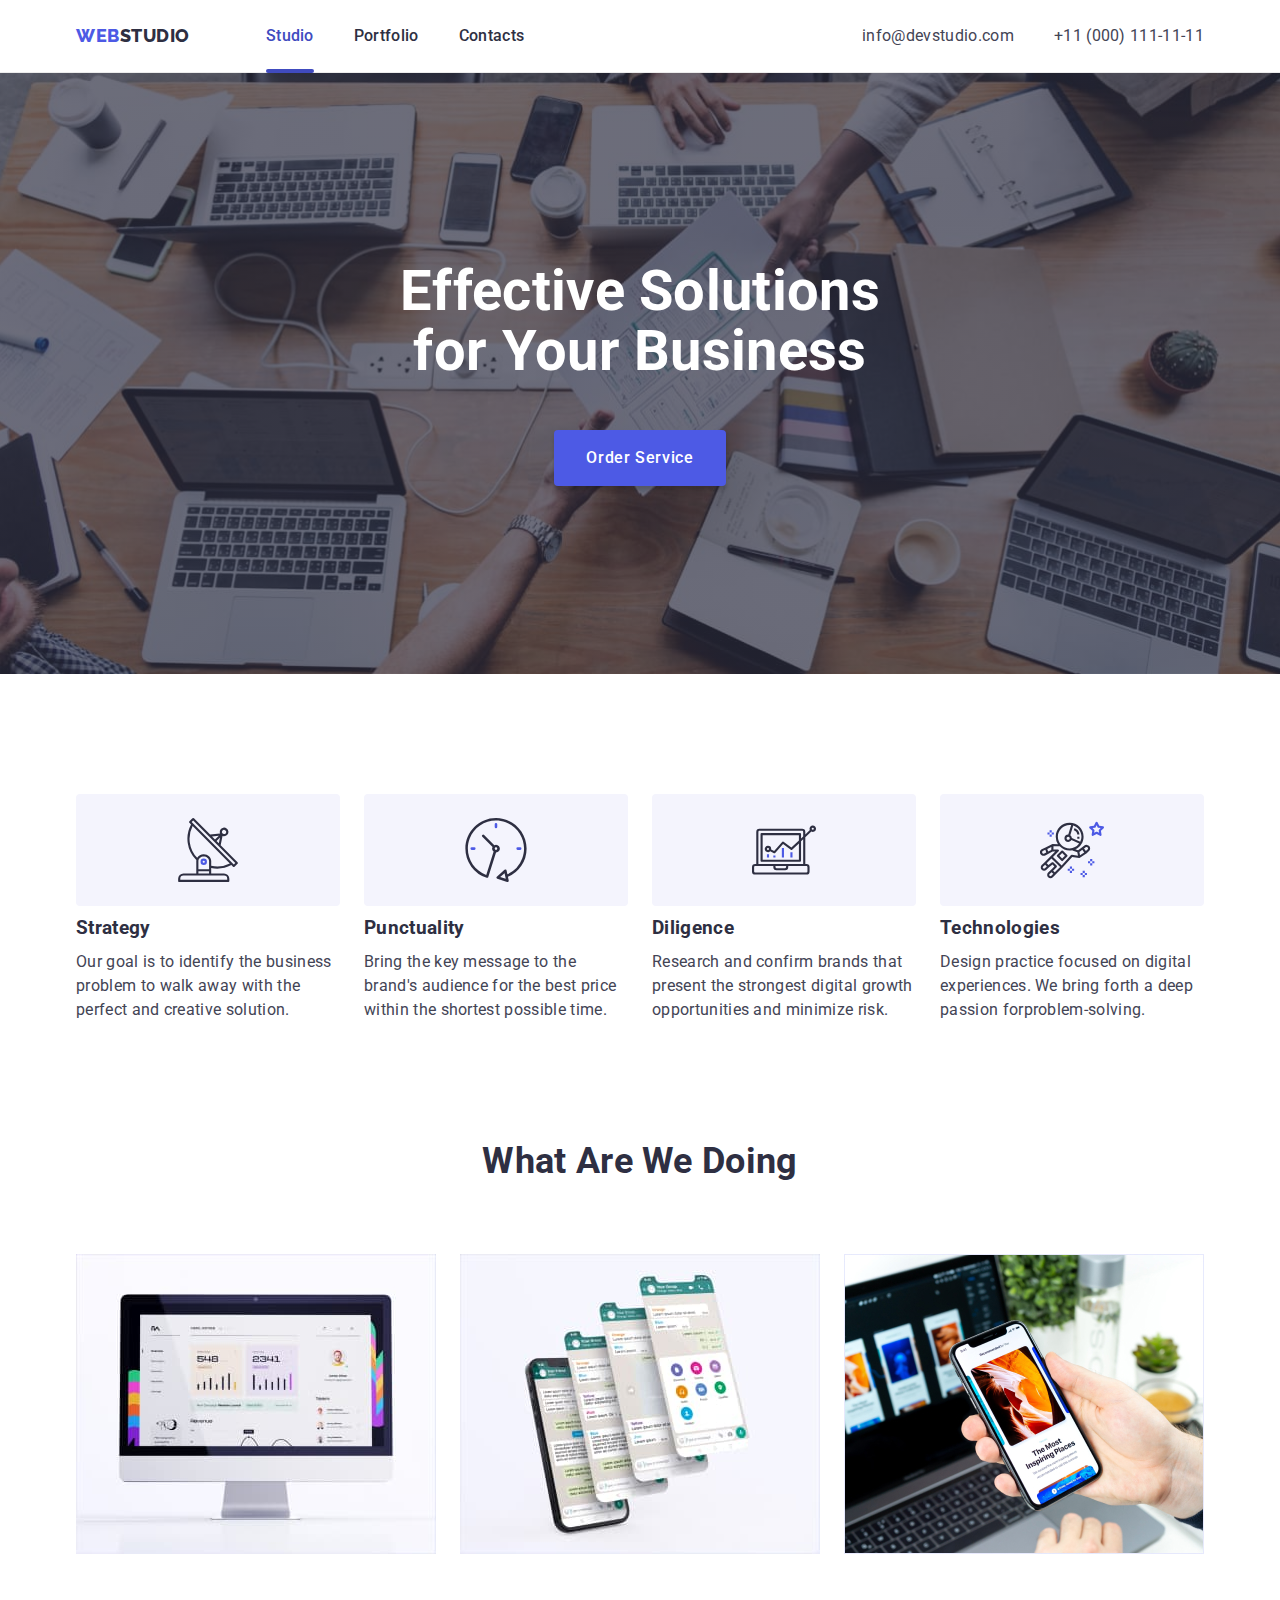
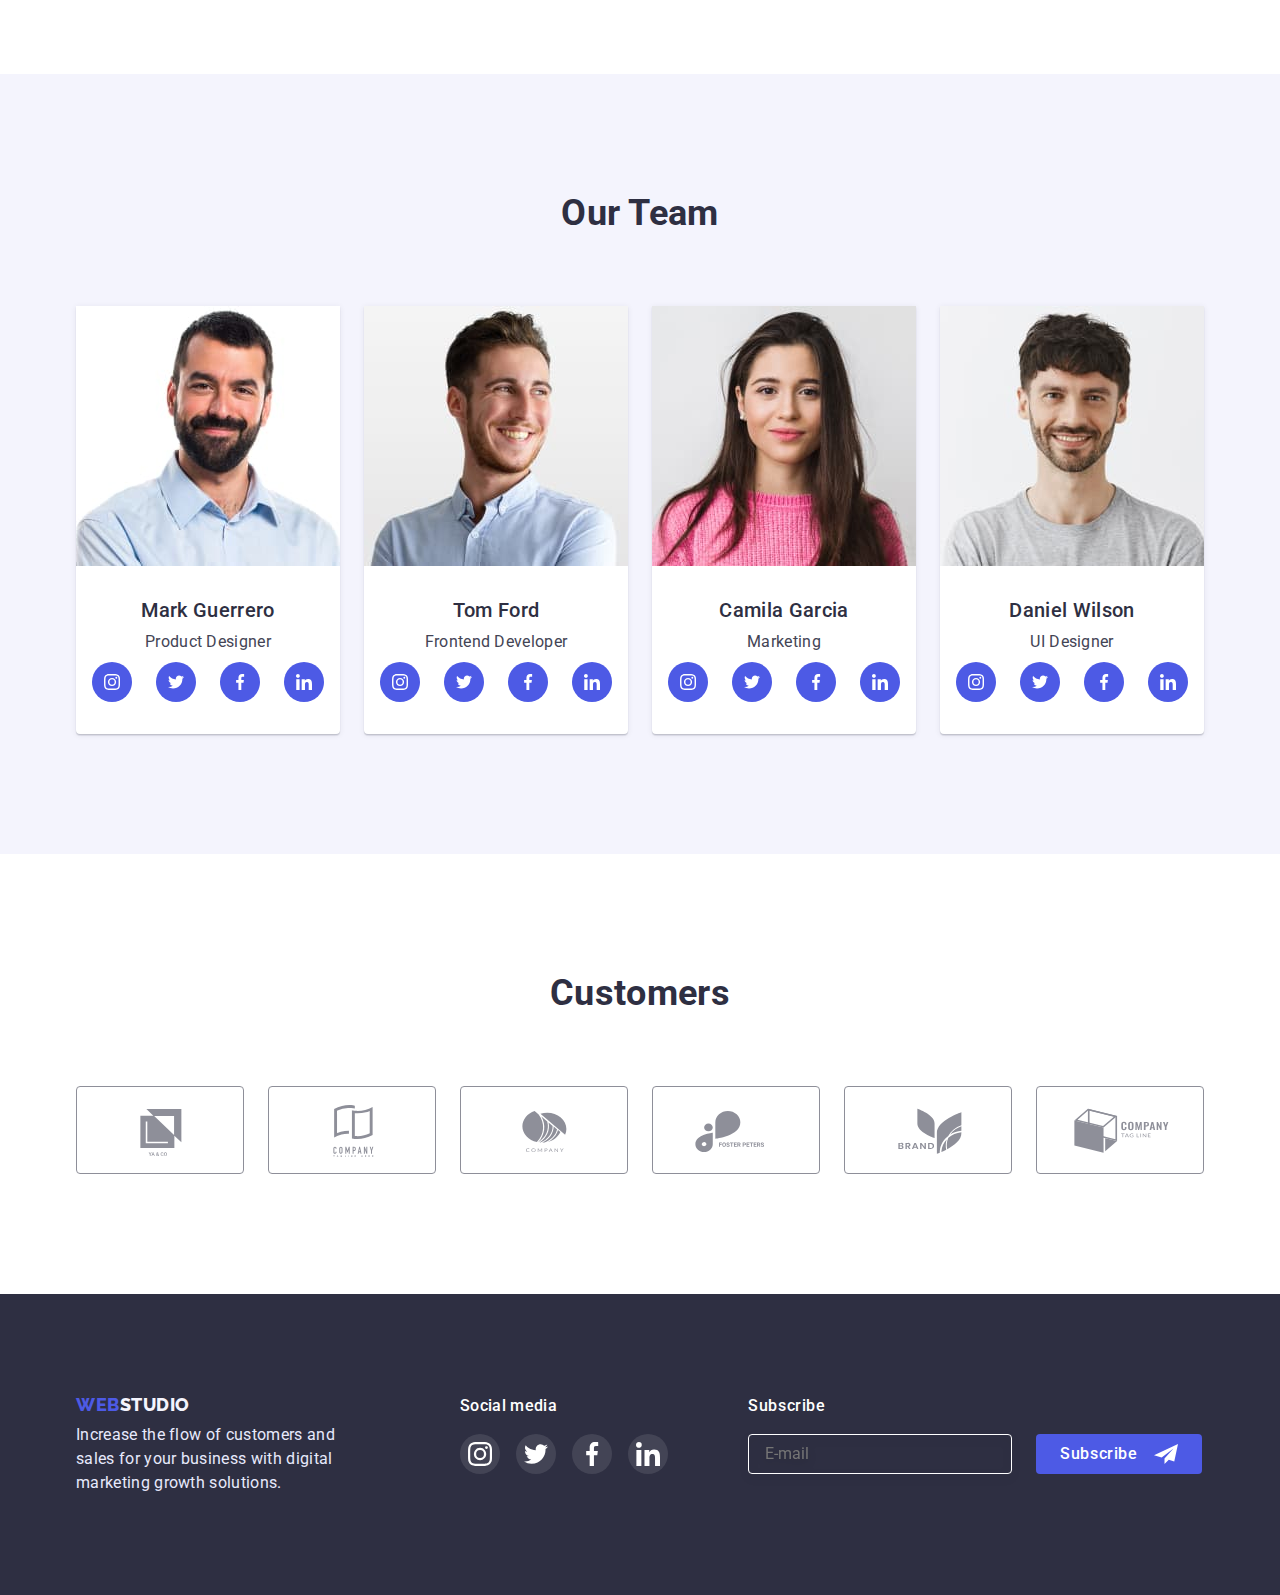
==== commit 173ca08a: "6" ====
--- a/index.html
+++ b/index.html
@@ -34,11 +34,6 @@
                     </li>
                 </ul>
             </nav>
-            <button type="button" class="mobile-menu-open" data-modal-open>
-                <svg class="mobile-menu-open__icon" width="32" height="22">
-                    <use href="./img/icon.svg#burger.icon"></use>
-                </svg>
-            </button>
 
             <address class="address">
                 <ul class="address-list">
@@ -54,76 +49,10 @@
             </address>
 
         </div>
-
-        <div class="mobile-menu" data-modal>
-            <div class="container mobile-menu__container">
-                <button class="mobile-menu__close-bnt" data-modal-close>
-                    <svg class="mobile-menu__close" width="8" height="8">
-                        <use href="./img/icon.svg#icon-close-black"></use>
-                    </svg>
-                </button>
-
-                <!-- ----------------------------------------------------------------- -->
-
-                <div class="mobile-menu-info">
-                    <ul class="mobile-link-container">
-                        <li class=""><a href="./index.html" class="mobile-nav-link">Studio</a>
-                        </li>
-                        <li class=""><a href="./portfolio.html" class="mobile-nav-link">Portfolio</a>
-                        </li>
-                        <li class=""><a href="#" class="mobile-nav-link">Contacts</a>
-                        </li>
-                    </ul>
-
-                    <ul class="mobile-adress">
-                        <li>+11 (000) 111-11-11</li>
-                        <li>info@devstudio.com</li>
-                    </ul>
-
-                    <ul class="mobile-social-container">
-                        <li>
-                            <a href="" class="">
-                                <svg class="" width="24" height="24">
-                                    <use href="./img/icon.svg#icon-instagram"></use>
-                                </svg>
-                            </a>
-                        </li>
-
-                        <li>
-                            <a href="" class="">
-                                <svg class="" width="24" height="24">
-                                    <use href="./img/icon.svg#icon-twitter"></use>
-                                </svg>
-                            </a>
-                        </li>
-
-                        <li>
-                            <a href="" class="">
-                                <svg class="" width="24" height="24">
-                                    <use href="./img/icon.svg#icon-facebook"></use>
-                                </svg>
-                            </a>
-                        </li>
-
-                        <li>
-                            <a href="" class="">
-                                <svg class="" width="24" height="24">
-                                    <use href="./img/icon.svg#icon-linkedin"></use>
-                                </svg>
-                            </a>
-                        </li>
-
-                    </ul>
-                </div>
-
-                <!-- ---------------------------------------------------------------------- -->
-            </div>
-
-        </div>
     </header>
 
 
-    <!-- 
+
     <main>
         <section class="hero">
             <div class="container">
@@ -520,9 +449,7 @@
             </form>
         </div>
     </div>
-    
-    <script src="./js/modal.js"></script> -->
-    <script src="./js/modal-menu.js"></script>
+    <script src="./js/modal.js"></script>
 
 </body>
 
--- a/css/styles.css
+++ b/css/styles.css
@@ -17,6 +17,13 @@
   letter-spacing: 0.02em;
   color: var(--color-texth);
 }
+.container {
+  width: 1158px;
+  padding-left: 15px;
+  padding-right: 15px;
+  margin-left: auto;
+  margin-right: auto;
+}
 
 img {
   display: block;
@@ -47,157 +54,8 @@
 a {
   text-decoration: none;
 }
-
-.container {
-  padding-left: 16px;
-  padding-right: 16px;
-}
-
-@media screen and (min-width: 480px) {
-  .container {
-    width: 428px;
-    margin-left: auto;
-    margin-right: auto;
-  }
-}
-
-@media screen and (min-width: 768px) {
-  .container {
-    width: 768px;
-  }
-  .mobile-menu-open {
-    display: none;
-  }
-}
-
-@media screen and (max-width: 767px) {
-  .team-list {
-    display: none;
-  }
-  .address {
-    display: none;
-  }
-}
-
-@media screen and (min-width: 1200px) {
-  .container {
-    width: 1158px;
-  }
-}
-
-.header-container {
-  display: flex;
-  align-items: center;
-  justify-content: space-between;
-}
-.mobile-menu-open {
-  background-color: transparent;
-  border: none;
-  height: 22px;
-  padding: 0;
-}
-.header {
-  padding-top: 24px;
-  padding-bottom: 22px;
-}
-
-.mobile-menu {
-  position: fixed;
-  width: 100%;
-  height: 100%;
-  max-height: 796px;
-  z-index: 1000;
-  top: 0;
-  left: 0;
-  background: #ffffff;
-
-  opacity: 0;
-  visibility: hidden;
-  pointer-events: none;
-  transition: opacity 500ms linear, visibility 500ms linear;
-}
-
-.mobile-menu.is-open {
-  opacity: 1;
-  visibility: visible;
-  pointer-events: auto;
-}
-
-.mobile-menu__container {
-  position: relative;
-  padding-left: 25px;
-  padding-top: 80px;
-  padding-bottom: 40px;
-}
-
-.mobile-menu__close-bnt {
-  position: absolute;
-  top: 24px;
-  right: 24px;
-  background-color: transparent;
-  border: none;
-  line-height: 0;
-  padding-top: 8px;
-  padding-bottom: 8px;
-  padding-left: 8px;
-  padding-right: 8px;
-
-  fill: #2e2f42;
-  border-radius: 50%;
-  border: 1px solid rgba(0, 0, 0, 0.1);
-  background-color: #e7e9fc;
-}
-
-.mobile-menu-info {
-  padding-top: 80px;
-  padding-bottom: 40px;
-  padding-left: 40px;
-  padding-right: 35px;
-  height: 100%;
-  /* display: flex;
-  flex-direction: column;
-  justify-content: space-between; */
-}
-
-.mobile-link-container {
-  display: flex;
-  flex-direction: column;
-  gap: 40px;
-  align-items: flex-start;
-  padding: 0px;
-  margin-bottom: 284px;
-  align-items: flex-start;
-}
-.mobile-nav-link {
-  font-weight: 700;
-  font-size: 36px;
-  line-height: 1.111;
-  letter-spacing: 0.02em;
-  color: #2e2f42;
-}
-
-.mobile-adress {
-  margin-bottom: 48px;
-}
-
-.mobile-social-container {
-  display: flex;
-  flex-direction: row;
-  align-items: flex-start;
-  justify-content: space-between;
-  padding: 0px;
-}
-
-/* .container {
-  width: 1158px;
-  padding-left: 15px;
-  padding-right: 15px;
-  margin-left: auto;
-  margin-right: auto;
-} */
-
 /* =====HEADER===== */
-/* 
+
 .logo {
   color: var(--color-buttonlogo);
 }
@@ -238,13 +96,12 @@
 .hover-nav:hover,
 .hover-nav:focus {
   color: var(--color-hover);
-} */
+}
 
 /* =====HEADER===== */
 
 /* =====MAIN===== */
-
-/* .hover-secondpage:hover,
+.hover-secondpage:hover,
 .hover-secondpage:focus {
   background: var(--color-hover);
   box-shadow: 0px 3px 1px rgba(0, 0, 0, 0.1), 0px 2px 1px rgba(0, 0, 0, 0.08),
@@ -381,13 +238,13 @@
   line-height: 1.2;
   color: var(--color-texth);
   margin-bottom: 8px;
-} */
+}
 
 /* =====MAIN===== */
 
 /* =====FOOTER===== */
 
-/* .footer-container {
+.footer-container {
   background-color: var(--color-texth);
   padding-top: 100px;
   padding-bottom: 100px;
@@ -410,7 +267,7 @@
   color: var(--color-textlogoheader);
 }
 /* =====FOOTER===== */
-/* 
+
 .header-container {
   display: flex;
 }
@@ -496,9 +353,11 @@
   border-top: none;
   padding-top: 32px;
   padding-left: 16px;
-}
-
+  /* #e7e9fc; */
+}
 .project-item {
+  /* margin-left: var(--margin-card); */
+  /* flex-basis: calc(100% / 3 - var(--margin-card)); */
   min-width: 360px;
 }
 
@@ -541,11 +400,10 @@
 }
 .section-button {
   padding-top: 96px;
-} */
+}
 
 /* ------dz-------- 4 */
-
-/* .socials {
+.socials {
   display: flex;
   justify-content: center;
   gap: 24px;
@@ -659,14 +517,14 @@
   outline: transparent;
   box-shadow: 0px 1px 6px rgba(46, 47, 66, 0.08),
     0px 1px 1px rgba(46, 47, 66, 0.16), 0px 2px 1px rgba(46, 47, 66, 0.08);
-} */
+}
 
 /* ------dz 4 -------*/
 /*------- dz 5 ------*/
 
 /* модальное окно */
 
-/* .backdrop {
+.backdrop {
   position: fixed;
   top: 0;
   left: 0;
@@ -674,28 +532,30 @@
   width: 100%;
   height: 100%;
   transition: opacity 250ms var(--time-func), visibility 250ms var(--time-func);
-} */
-/* настройка бекдропа */
-
-/* .backdrop.is-hidden {
+  /* настройка бекдропа */
+}
+
+.backdrop.is-hidden {
   opacity: 0;
   visibility: hidden;
   pointer-events: none;
-} */
-/* добавляет is-hidden */
-
-/* .backdrop.is-hidden > .modal {
+  /* добавляет is-hidden */
+}
+
+.backdrop.is-hidden > .modal {
   transform: translate(-50%, -50%) scale(0.6);
-} */
-/* позиционирование модального окна */
-
-/* .modal {
+  /* позиционирование модального окна */
+}
+
+.modal {
   position: absolute;
   top: 50%;
   left: 50%;
   transform: translate(-50%, -50%) scale(1);
+  /* позиция по центру 4 верхние */
   max-width: 408px;
   width: 100%;
+  /* max-height: 584px; */
   background-color: #fcfcfc;
   border-radius: 4px;
   padding-left: 24px;
@@ -703,10 +563,11 @@
   padding-top: 72px;
   padding-bottom: 24px;
   box-shadow: 0px 4px 4px rgba(0, 0, 0, 0.25);
-} */
-/* само модальное окно */
-
-/* .modal-btn {
+
+  /* само модальное окно */
+}
+
+.modal-btn {
   display: flex;
   padding: 8px;
   position: absolute;
@@ -718,12 +579,12 @@
   border: 1px solid rgba(0, 0, 0, 0.1);
   background-color: #e7e9fc;
   cursor: pointer;
-} */
-/* позиционирование кнопки */
-
+  /* позиционирование кнопки */
+}
 /* модальное окно */
 
-/* .current::after {
+/* 1 */
+.current::after {
   content: "";
   position: absolute;
   bottom: -1px;
@@ -732,10 +593,10 @@
   height: 4px;
   background-color: #404bbf;
   border-radius: 2px;
-} */
-/* черточка */
-
-/* .project-image-thumb {
+  /* черточка */
+}
+
+.project-image-thumb {
   position: relative;
   overflow: hidden;
 }
@@ -755,22 +616,22 @@
 .project-functional:hover .text-cards,
 .project-functional:focus .text-cards {
   transform: translateY(0);
-} */
+}
 
 /* --------HOVER--------- */
 
-/* .color-x:hover,
+.color-x:hover,
 .color-x:focus {
   background-color: #404bbf;
   fill: #ffffff;
   border-color: #404bbf;
-} */
+}
 
 /* --------HOVER------- */
 
 /*--------- MODAL ---------*/
 
-/* .modal-header {
+.modal-header {
   font-weight: 500;
   font-size: 16px;
   line-height: 1.5;
@@ -793,11 +654,11 @@
   z-index: 100;
 
   transition: opacity 250ms var(--time-func), visibility 250ms var(--time-func);
-} */
+}
 
 /* 6666666666666666666 */
 
-/* .modal-svg {
+.modal-svg {
   position: absolute;
   top: 50%;
   left: 19px;
@@ -858,11 +719,10 @@
 .modal-text-privacy {
   text-decoration-line: underline;
   color: #4d5ae5;
-} */
+}
 
 /* ------------- */
-
-/* .modal-bnt-send {
+.modal-bnt-send {
   display: block;
   min-width: 169px;
   min-height: 56px;
@@ -875,11 +735,10 @@
   border: 1px solid #4d5ae5;
   box-shadow: 0px 4px 4px rgba(0, 0, 0, 0.25);
   transition: background-color 250ms var(--time-func);
-} */
-
+}
 /* ------ */
 
-/* .modal-text-span::before {
+.modal-text-span::before {
   content: "";
   display: inline-block;
   width: 16px;
@@ -919,11 +778,10 @@
 .policy-label {
   display: block;
   margin-bottom: 24px;
-} */
+}
 
 /* Hover-6-6-6-6 */
-
-/* .modal-container:hover .modal-svg,
+.modal-container:hover .modal-svg,
 .modal-container:focus .modal-svg {
   fill: #4d5ae5;
 }
@@ -938,7 +796,7 @@
 
 /* -------------Subscribe-------------- */
 
-/* .subscribe-btn {
+.subscribe-btn {
   display: flex;
   align-items: center;
   background-color: #4d5ae5;
@@ -952,8 +810,9 @@
   font-size: 16px;
   line-height: 1.5;
   letter-spacing: 0.04em;
-}
-
+  /* width: 165px;
+  height: 40px; */
+}
 
 .subscribe-header {
   font-weight: 500;
@@ -995,10 +854,7 @@
 .modal-bnt-send:hover,
 .modal-bnt-send:focus {
   background-color: #404bbf;
-} */
-
-/* margin-left: var(--margin-card); */
-/* flex-basis: calc(100% / 3 - var(--margin-card)); */
+}
 
 /* border: 1px solid #4d5ae5;
 filter: drop-shadow(0px 4px 4px rgba(0, 0, 0, 0.25));
